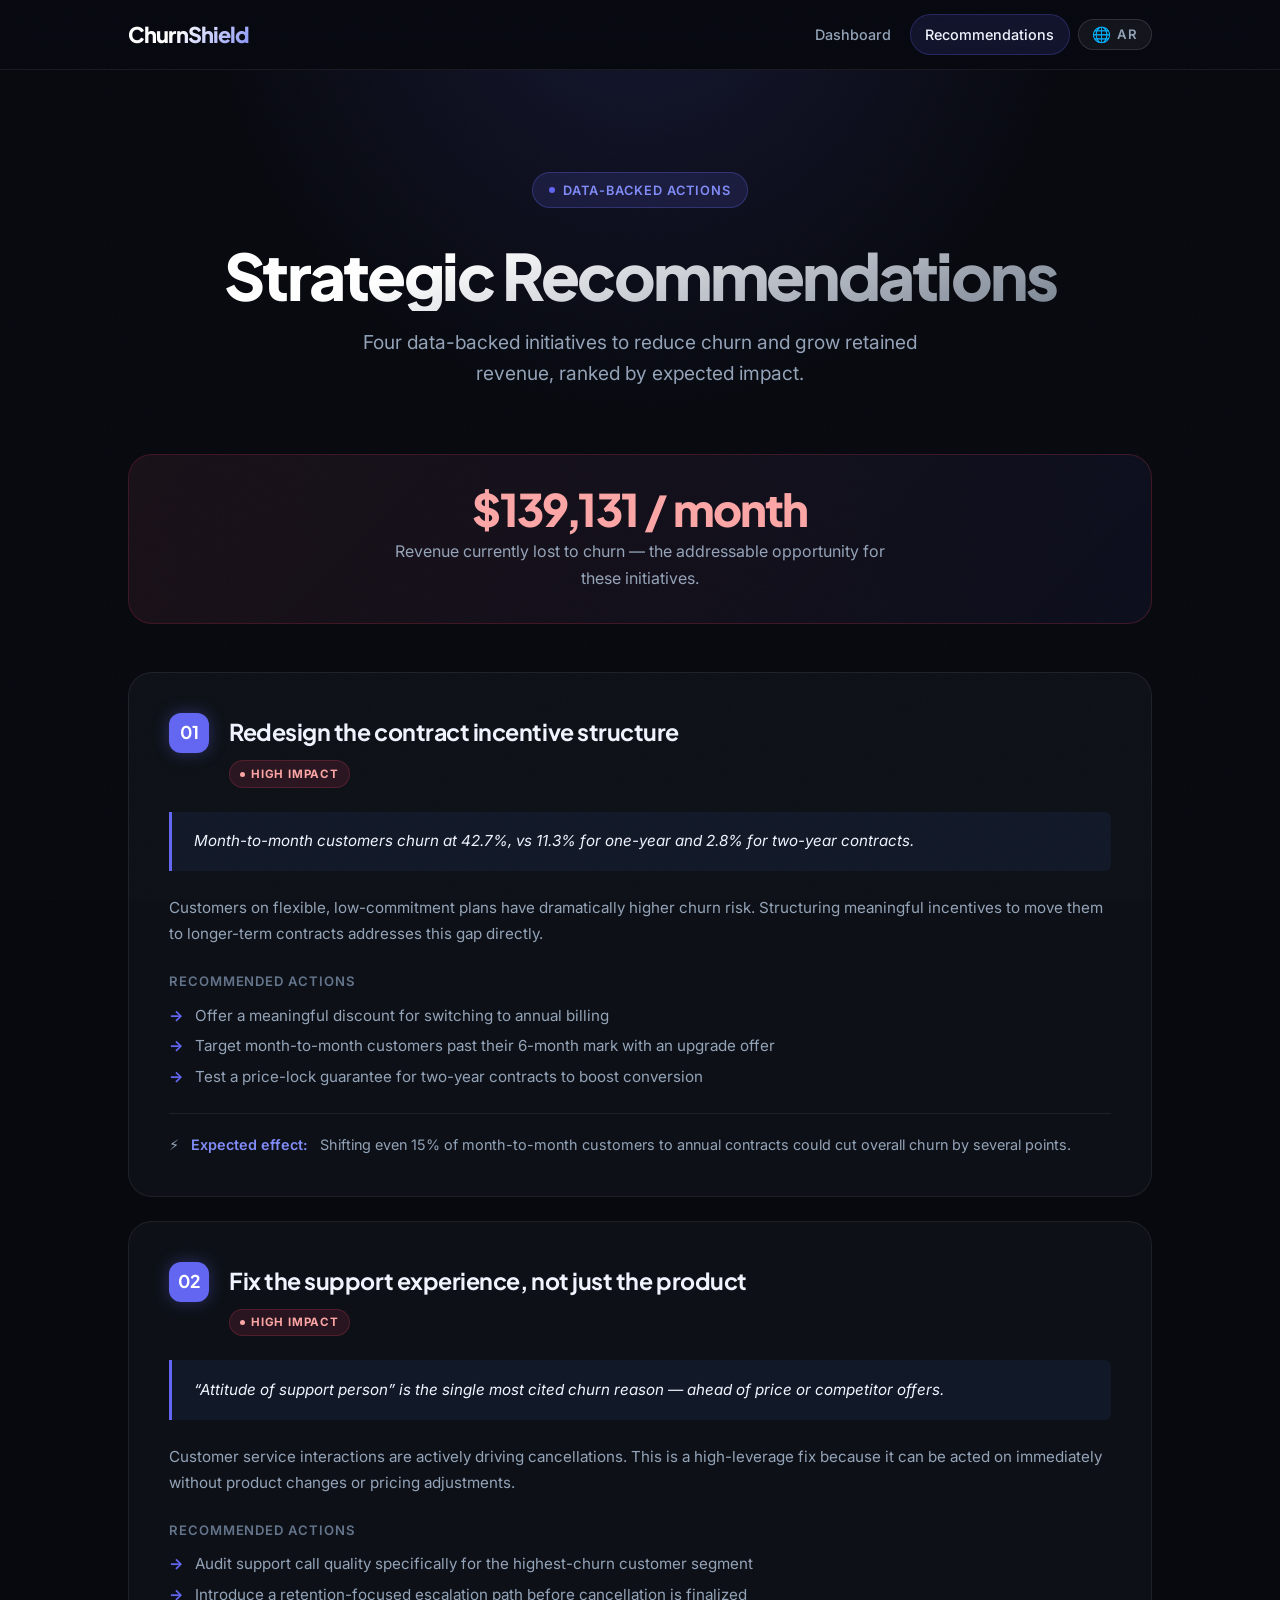
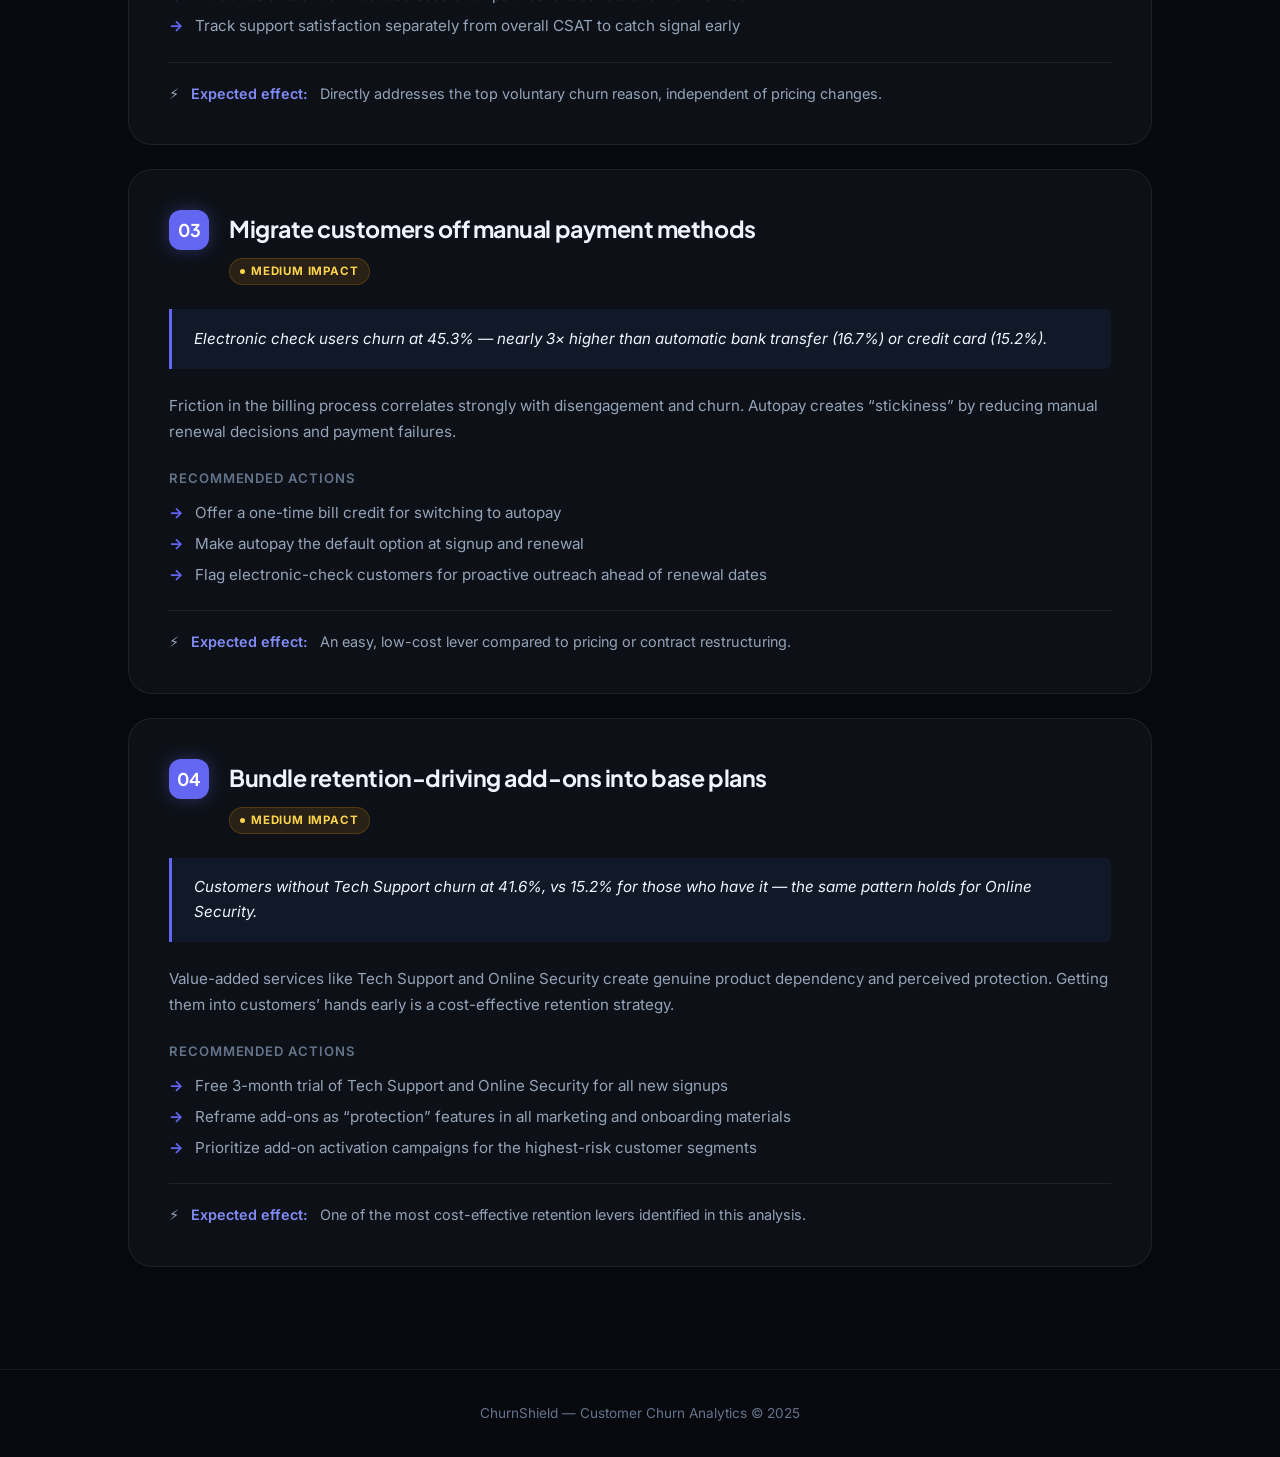
==== recommendations.html @ e00d2344 "Add files via upload" ====
<!DOCTYPE html>
<html lang="en" dir="ltr">
<head>
  <meta charset="UTF-8">
  <meta name="viewport" content="width=device-width, initial-scale=1.0">
  <title>Recommendations — ChurnShield</title>
  <meta name="description" content="Four data-backed recommendations to reduce churn and recover retained revenue, ranked by expected impact.">
  <!-- Prevent flash of wrong direction -->
  <script>(function(){var l=localStorage.getItem('cs-lang')||'en';document.documentElement.dir=l==='ar'?'rtl':'ltr';document.documentElement.lang=l;})();</script>
  <link rel="preconnect" href="https://fonts.googleapis.com">
  <link rel="preconnect" href="https://fonts.gstatic.com" crossorigin>
  <link rel="stylesheet" href="style.css">
</head>
<body>

  <!-- ==================== NAVBAR ==================== -->
  <nav class="navbar" id="main-nav">
    <div class="container navbar__inner">
      <a href="index.html" class="logo">ChurnShield</a>

      <div class="navbar__right">
        <div class="nav-links" id="nav-links">
          <a href="dashboard.html" class="nav-link" data-i18n="nav.dashboard">Dashboard</a>
          <a href="recommendations.html" class="nav-link" data-i18n="nav.recommendations">Recommendations</a>
        </div>

        <button class="lang-btn" id="lang-toggle" aria-label="Switch language">
          <span class="lang-globe">🌐</span>
          <span id="lang-label">AR</span>
        </button>

        <button class="nav-hamburger" id="hamburger" aria-label="Toggle navigation">
          <span></span><span></span><span></span>
        </button>
      </div>
    </div>
  </nav>

  <main>

    <!-- ==================== PAGE HERO ==================== -->
    <section class="page-hero">
      <div class="container page-hero__inner">
        <div class="hero-eyebrow" data-i18n="page.recs.eyebrow">Data-Backed Actions</div>
        <h1 data-i18n="page.recs.title">Strategic Recommendations</h1>
        <p class="page-hero__sub" data-i18n="page.recs.sub">
          Four data-backed initiatives to reduce churn and grow retained revenue, ranked by expected impact.
        </p>
      </div>
    </section>

    <!-- ==================== RECOMMENDATIONS ==================== -->
    <section class="rec-section">
      <div class="container">

        <!-- Revenue impact banner -->
        <div class="impact-banner">
          <div class="impact-banner__amount">$139,131 / month</div>
          <p class="impact-banner__label" data-i18n="banner.label">
            Revenue currently lost to churn — the addressable opportunity for these initiatives.
          </p>
        </div>

        <div class="rec-list">

          <!-- ── Rec 01 ── -->
          <div class="rec-card">
            <div class="rec-card__head">
              <div class="rec-num">01</div>
              <div class="rec-card__meta">
                <h2 class="rec-card__title" data-i18n="rec1.title">Redesign the contract incentive structure</h2>
                <span class="impact-pill impact-high" data-i18n="impact.high">High Impact</span>
              </div>
            </div>
            <div class="rec-finding" data-i18n="rec1.finding">
              Month-to-month customers churn at 42.7%, vs 11.3% for one-year and 2.8% for two-year contracts.
            </div>
            <p class="rec-body" data-i18n="rec1.body">
              Customers on flexible, low-commitment plans have dramatically higher churn risk. Structuring meaningful incentives to move them to longer-term contracts addresses this gap directly.
            </p>
            <div>
              <div class="rec-actions-label" data-i18n="actions.label">Recommended Actions</div>
              <ul class="rec-actions-list">
                <li data-i18n="rec1.a1">Offer a meaningful discount for switching to annual billing</li>
                <li data-i18n="rec1.a2">Target month-to-month customers past their 6-month mark with an upgrade offer</li>
                <li data-i18n="rec1.a3">Test a price-lock guarantee for two-year contracts to boost conversion</li>
              </ul>
            </div>
            <div class="rec-effect">
              <strong data-i18n="rec.effect.label">Expected effect:</strong>
              <span data-i18n="rec1.effect">Shifting even 15% of month-to-month customers to annual contracts could cut overall churn by several points.</span>
            </div>
          </div>

          <!-- ── Rec 02 ── -->
          <div class="rec-card">
            <div class="rec-card__head">
              <div class="rec-num">02</div>
              <div class="rec-card__meta">
                <h2 class="rec-card__title" data-i18n="rec2.title">Fix the support experience, not just the product</h2>
                <span class="impact-pill impact-high" data-i18n="impact.high">High Impact</span>
              </div>
            </div>
            <div class="rec-finding" data-i18n="rec2.finding">
              "Attitude of support person" is the single most cited churn reason — ahead of price or competitor offers.
            </div>
            <p class="rec-body" data-i18n="rec2.body">
              Customer service interactions are actively driving cancellations. This is a high-leverage fix because it can be acted on immediately without product changes or pricing adjustments.
            </p>
            <div>
              <div class="rec-actions-label" data-i18n="actions.label">Recommended Actions</div>
              <ul class="rec-actions-list">
                <li data-i18n="rec2.a1">Audit support call quality specifically for the highest-churn customer segment</li>
                <li data-i18n="rec2.a2">Introduce a retention-focused escalation path before cancellation is finalized</li>
                <li data-i18n="rec2.a3">Track support satisfaction separately from overall CSAT to catch signal early</li>
              </ul>
            </div>
            <div class="rec-effect">
              <strong data-i18n="rec.effect.label">Expected effect:</strong>
              <span data-i18n="rec2.effect">Directly addresses the top voluntary churn reason, independent of pricing changes.</span>
            </div>
          </div>

          <!-- ── Rec 03 ── -->
          <div class="rec-card">
            <div class="rec-card__head">
              <div class="rec-num">03</div>
              <div class="rec-card__meta">
                <h2 class="rec-card__title" data-i18n="rec3.title">Migrate customers off manual payment methods</h2>
                <span class="impact-pill impact-medium" data-i18n="impact.medium">Medium Impact</span>
              </div>
            </div>
            <div class="rec-finding" data-i18n="rec3.finding">
              Electronic check users churn at 45.3% — nearly 3&times; higher than automatic bank transfer (16.7%) or credit card (15.2%).
            </div>
            <p class="rec-body" data-i18n="rec3.body">
              Friction in the billing process correlates strongly with disengagement and churn. Autopay creates "stickiness" by reducing manual renewal decisions and payment failures.
            </p>
            <div>
              <div class="rec-actions-label" data-i18n="actions.label">Recommended Actions</div>
              <ul class="rec-actions-list">
                <li data-i18n="rec3.a1">Offer a one-time bill credit for switching to autopay</li>
                <li data-i18n="rec3.a2">Make autopay the default option at signup and renewal</li>
                <li data-i18n="rec3.a3">Flag electronic-check customers for proactive outreach ahead of renewal dates</li>
              </ul>
            </div>
            <div class="rec-effect">
              <strong data-i18n="rec.effect.label">Expected effect:</strong>
              <span data-i18n="rec3.effect">An easy, low-cost lever compared to pricing or contract restructuring.</span>
            </div>
          </div>

          <!-- ── Rec 04 ── -->
          <div class="rec-card">
            <div class="rec-card__head">
              <div class="rec-num">04</div>
              <div class="rec-card__meta">
                <h2 class="rec-card__title" data-i18n="rec4.title">Bundle retention-driving add-ons into base plans</h2>
                <span class="impact-pill impact-medium" data-i18n="impact.medium">Medium Impact</span>
              </div>
            </div>
            <div class="rec-finding" data-i18n="rec4.finding">
              Customers without Tech Support churn at 41.6%, vs 15.2% for those who have it — the same pattern holds for Online Security.
            </div>
            <p class="rec-body" data-i18n="rec4.body">
              Value-added services like Tech Support and Online Security create genuine product dependency and perceived protection. Getting them into customers' hands early is a cost-effective retention strategy.
            </p>
            <div>
              <div class="rec-actions-label" data-i18n="actions.label">Recommended Actions</div>
              <ul class="rec-actions-list">
                <li data-i18n="rec4.a1">Free 3-month trial of Tech Support and Online Security for all new signups</li>
                <li data-i18n="rec4.a2">Reframe add-ons as "protection" features in all marketing and onboarding materials</li>
                <li data-i18n="rec4.a3">Prioritize add-on activation campaigns for the highest-risk customer segments</li>
              </ul>
            </div>
            <div class="rec-effect">
              <strong data-i18n="rec.effect.label">Expected effect:</strong>
              <span data-i18n="rec4.effect">One of the most cost-effective retention levers identified in this analysis.</span>
            </div>
          </div>

        </div>
      </div>
    </section>

  </main>

  <footer class="site-footer">
    <div class="container">
      <p data-i18n="footer.text">ChurnShield &mdash; Customer Churn Analytics &copy; 2025</p>
    </div>
  </footer>

  <script src="translations.js"></script>
  <script src="i18n.js"></script>
  <script src="script.js"></script>
</body>
</html>
---- style.css ----
@import url('https://fonts.googleapis.com/css2?family=Inter:ital,wght@0,300;0,400;0,500;0,600;1,400&family=Plus+Jakarta+Sans:wght@600;700;800&display=swap');
@import url('https://fonts.googleapis.com/css2?family=Noto+Sans+Arabic:wght@400;500;600;700;800&display=swap');

/* ============================================================
   DESIGN TOKENS
   ============================================================ */
:root {
  /* Backgrounds */
  --page:        #07090f;
  --surface:     #0d1117;
  --surface-2:   #111827;
  --surface-3:   #1a2332;

  /* Borders */
  --border:      rgba(255,255,255,0.07);
  --border-md:   rgba(255,255,255,0.12);
  --border-hi:   rgba(255,255,255,0.20);

  /* Text */
  --fg:          #f0f4ff;
  --fg-2:        #94a3b8;
  --fg-3:        #64748b;

  /* Accent – electric indigo */
  --accent:      #6366f1;
  --accent-2:    #818cf8;
  --accent-dim:  rgba(99,102,241,0.15);
  --accent-glow: rgba(99,102,241,0.35);

  /* Status colours */
  --danger:      #f43f5e;
  --danger-dim:  rgba(244,63,94,0.12);
  --warn:        #f59e0b;
  --warn-dim:    rgba(245,158,11,0.12);
  --ok:          #10b981;

  /* Typography */
  --sans-display: 'Plus Jakarta Sans', system-ui, sans-serif;
  --sans-body:    'Inter', system-ui, sans-serif;

  /* Geometry */
  --r-sm:  6px;
  --r-md:  12px;
  --r-lg:  18px;
  --r-xl:  24px;
  --r-pill: 9999px;

  /* Elevation shadows */
  --shadow-card: 0 1px 3px rgba(0,0,0,0.4), 0 8px 32px rgba(0,0,0,0.3);
  --shadow-lift: 0 4px 12px rgba(0,0,0,0.4), 0 20px 60px rgba(0,0,0,0.4), 0 0 40px var(--accent-glow);
  --shadow-glow: 0 0 20px var(--accent-glow);

  /* Motion */
  --ease-out: cubic-bezier(0.25, 1, 0.5, 1);
  --ease-spring: cubic-bezier(0.34, 1.56, 0.64, 1);
  --dur: 240ms;
}

/* ============================================================
   RESET + BASE
   ============================================================ */
*, *::before, *::after { box-sizing: border-box; margin: 0; padding: 0; }

html { scroll-behavior: smooth; }

body {
  font-family: var(--sans-body);
  background: var(--page);
  color: var(--fg);
  line-height: 1.65;
  overflow-x: hidden;
  -webkit-font-smoothing: antialiased;
  -moz-osx-font-smoothing: grayscale;
}

a { text-decoration: none; color: inherit; }

img { display: block; max-width: 100%; }

/* ============================================================
   LAYOUT
   ============================================================ */
.container {
  width: 100%;
  max-width: 1120px;
  margin-inline: auto;
  padding-inline: clamp(1.25rem, 5vw, 3rem);
}

/* ============================================================
   GLOBAL NOISE / GRAIN TEXTURE OVERLAY
   ============================================================ */
body::after {
  content: '';
  position: fixed;
  inset: 0;
  z-index: 9999;
  pointer-events: none;
  opacity: 0.025;
  background-image: url("data:image/svg+xml,%3Csvg viewBox='0 0 200 200' xmlns='http://www.w3.org/2000/svg'%3E%3Cfilter id='n'%3E%3CfeTurbulence type='fractalNoise' baseFrequency='0.75' numOctaves='4' stitchTiles='stitch'/%3E%3C/filter%3E%3Crect width='100%25' height='100%25' filter='url(%23n)'/%3E%3C/svg%3E");
  background-size: 180px;
}

/* ============================================================
   NAVIGATION
   ============================================================ */
.navbar {
  position: sticky;
  top: 0;
  z-index: 500;
  padding-block: 0.9rem;
  background: rgba(7, 9, 15, 0.75);
  backdrop-filter: blur(16px) saturate(180%);
  -webkit-backdrop-filter: blur(16px) saturate(180%);
  border-bottom: 1px solid var(--border);
  transition: box-shadow var(--dur) var(--ease-out);
}

.navbar.scrolled {
  box-shadow: 0 2px 24px rgba(0,0,0,0.5);
}

.navbar__inner {
  display: flex;
  align-items: center;
  justify-content: space-between;
}

.logo {
  font-family: var(--sans-display);
  font-size: 1.35rem;
  font-weight: 800;
  letter-spacing: -0.04em;
  background: linear-gradient(130deg, #fff 40%, var(--accent-2));
  -webkit-background-clip: text;
  -webkit-text-fill-color: transparent;
  background-clip: text;
}

.nav-links {
  display: flex;
  align-items: center;
  gap: 0.25rem;
}

.nav-link {
  font-size: 0.9rem;
  font-weight: 500;
  color: var(--fg-2);
  padding: 0.45rem 0.9rem;
  border-radius: var(--r-pill);
  transition: color var(--dur) var(--ease-out), background var(--dur) var(--ease-out);
}

.nav-link:hover { color: var(--fg); background: rgba(255,255,255,0.06); }

.nav-link.active {
  color: var(--fg);
  background: rgba(99,102,241,0.12);
  border: 1px solid rgba(99,102,241,0.25);
}

/* Right-side nav group */
.navbar__right {
  display: flex;
  align-items: center;
  gap: 0.5rem;
}

/* Language toggle button */
.lang-btn {
  display: inline-flex;
  align-items: center;
  gap: 0.35rem;
  padding: 0.4rem 0.85rem;
  font-size: 0.82rem;
  font-weight: 600;
  letter-spacing: 0.04em;
  color: var(--fg-2);
  background: rgba(255,255,255,0.05);
  border: 1px solid var(--border-md);
  border-radius: var(--r-pill);
  cursor: pointer;
  font-family: var(--sans-body);
  transition: all var(--dur) var(--ease-out);
  white-space: nowrap;
}

.lang-btn:hover {
  color: var(--fg);
  background: rgba(255,255,255,0.09);
  border-color: var(--border-hi);
}

.lang-btn .lang-globe {
  font-size: 0.95rem;
  line-height: 1;
}

/* Mobile hamburger */
.nav-hamburger {
  display: none;
  flex-direction: column;
  gap: 5px;
  cursor: pointer;
  padding: 4px;
  border: none;
  background: none;
}

.nav-hamburger span {
  width: 24px;
  height: 2px;
  background: var(--fg-2);
  border-radius: 2px;
  transition: var(--dur) var(--ease-out);
}

/* ============================================================
   HERO
   ============================================================ */
.hero {
  position: relative;
  padding: clamp(5rem, 12vw, 9rem) 0 clamp(4rem, 8vw, 7rem);
  text-align: center;
  overflow: hidden;
}

/* Multi-layered radial glow */
.hero::before {
  content: '';
  position: absolute;
  top: -40%;
  left: 50%;
  translate: -50% 0;
  width: 120vw;
  height: 80vh;
  background:
    radial-gradient(ellipse at 50% 0%, rgba(99,102,241,0.25) 0%, transparent 55%),
    radial-gradient(ellipse at 30% 40%, rgba(139,92,246,0.12) 0%, transparent 50%),
    radial-gradient(ellipse at 70% 40%, rgba(59,130,246,0.10) 0%, transparent 50%);
  pointer-events: none;
  z-index: 0;
}

.hero__inner {
  position: relative;
  z-index: 1;
}

.hero-eyebrow {
  display: inline-flex;
  align-items: center;
  gap: 0.5rem;
  padding: 0.4rem 1rem;
  background: var(--accent-dim);
  border: 1px solid rgba(99,102,241,0.3);
  border-radius: var(--r-pill);
  font-size: 0.8rem;
  font-weight: 600;
  letter-spacing: 0.08em;
  text-transform: uppercase;
  color: var(--accent-2);
  margin-bottom: 2rem;
}

.hero-eyebrow::before {
  content: '';
  width: 6px;
  height: 6px;
  background: var(--accent);
  border-radius: 50%;
  animation: pulse-dot 2s ease infinite;
}

@keyframes pulse-dot {
  0%, 100% { opacity: 1; transform: scale(1); }
  50%       { opacity: 0.5; transform: scale(0.6); }
}

.hero h1 {
  font-family: var(--sans-display);
  font-size: clamp(3.5rem, 9vw, 7rem);
  font-weight: 800;
  line-height: 1.0;
  letter-spacing: -0.04em;
  margin-bottom: 1.5rem;
  background: linear-gradient(160deg, #fff 30%, rgba(148,163,184,0.8));
  -webkit-background-clip: text;
  -webkit-text-fill-color: transparent;
  background-clip: text;
}

.hero h1 span {
  background: linear-gradient(135deg, var(--accent-2), var(--accent));
  -webkit-background-clip: text;
  -webkit-text-fill-color: transparent;
  background-clip: text;
}

.hero__tagline {
  font-size: clamp(1.1rem, 2.5vw, 1.35rem);
  color: var(--fg-2);
  max-width: 520px;
  margin-inline: auto;
  margin-bottom: 3rem;
  line-height: 1.6;
}

.hero-cta-row {
  display: flex;
  gap: 1rem;
  justify-content: center;
  flex-wrap: wrap;
}

/* Buttons */
.btn {
  display: inline-flex;
  align-items: center;
  gap: 0.5rem;
  padding: 0.75rem 1.75rem;
  font-size: 0.95rem;
  font-weight: 600;
  border-radius: var(--r-pill);
  transition: all var(--dur) var(--ease-out);
  cursor: pointer;
  border: none;
  font-family: var(--sans-body);
}

.btn-primary {
  background: var(--accent);
  color: #fff;
  box-shadow: 0 0 24px var(--accent-glow);
}

.btn-primary:hover {
  background: var(--accent-2);
  transform: translateY(-2px);
  box-shadow: 0 6px 30px var(--accent-glow);
}

.btn-ghost {
  background: rgba(255,255,255,0.05);
  color: var(--fg-2);
  border: 1px solid var(--border-md);
}

.btn-ghost:hover {
  background: rgba(255,255,255,0.09);
  color: var(--fg);
  transform: translateY(-2px);
  border-color: var(--border-hi);
}

/* ============================================================
   KPI METRICS
   ============================================================ */
.kpi-section {
  padding: clamp(1rem, 3vw, 2rem) 0 clamp(3rem, 6vw, 5rem);
}

.kpi-grid {
  display: grid;
  grid-template-columns: repeat(auto-fit, minmax(230px, 1fr));
  gap: 1.25rem;
}

.kpi-card {
  background: var(--surface);
  border: 1px solid var(--border);
  border-radius: var(--r-lg);
  padding: 2rem 1.75rem;
  position: relative;
  overflow: hidden;
  transition: transform var(--dur) var(--ease-out), border-color var(--dur) var(--ease-out), box-shadow var(--dur) var(--ease-out);
}

.kpi-card::before {
  content: '';
  position: absolute;
  inset: 0;
  background: linear-gradient(135deg, rgba(255,255,255,0.03) 0%, transparent 50%);
  pointer-events: none;
}

.kpi-card:hover {
  transform: translateY(-3px);
  border-color: var(--border-md);
  box-shadow: var(--shadow-card);
}

.kpi-icon {
  width: 38px;
  height: 38px;
  border-radius: var(--r-sm);
  background: var(--accent-dim);
  border: 1px solid rgba(99,102,241,0.2);
  display: flex;
  align-items: center;
  justify-content: center;
  font-size: 1.15rem;
  margin-bottom: 1.25rem;
}

.kpi-card.danger .kpi-icon {
  background: var(--danger-dim);
  border-color: rgba(244,63,94,0.25);
}

.kpi-label {
  font-size: 0.78rem;
  font-weight: 600;
  letter-spacing: 0.07em;
  text-transform: uppercase;
  color: var(--fg-3);
  margin-bottom: 0.5rem;
}

.kpi-value {
  font-family: var(--sans-display);
  font-size: clamp(2.2rem, 4vw, 2.8rem);
  font-weight: 800;
  line-height: 1;
  letter-spacing: -0.03em;
  color: var(--fg);
}

.kpi-card.danger .kpi-value { color: #fca5a5; }

.kpi-bar {
  margin-top: 1.25rem;
  height: 3px;
  background: var(--surface-3);
  border-radius: 2px;
  overflow: hidden;
}

.kpi-bar-fill {
  height: 100%;
  border-radius: 2px;
  background: var(--accent);
  transition: width 1.2s var(--ease-out);
  width: 0;
}

.kpi-card.danger .kpi-bar-fill { background: var(--danger); }

/* ============================================================
   SECTION LABEL
   ============================================================ */
.section-label {
  display: flex;
  align-items: center;
  gap: 0.75rem;
  font-size: 0.78rem;
  font-weight: 600;
  letter-spacing: 0.1em;
  text-transform: uppercase;
  color: var(--fg-3);
  margin-bottom: 1.5rem;
}

.section-label::before {
  content: '';
  flex: 1;
  height: 1px;
  background: var(--border);
  max-width: 40px;
}

/* ============================================================
   HOME NAV CARDS
   ============================================================ */
.nav-cards-section {
  padding-bottom: clamp(4rem, 8vw, 7rem);
}

.nav-card-grid {
  display: grid;
  grid-template-columns: 1fr 1fr;
  gap: 1.5rem;
}

.nav-card {
  position: relative;
  display: flex;
  flex-direction: column;
  gap: 0;
  background: var(--surface);
  border: 1px solid var(--border);
  border-radius: var(--r-xl);
  padding: 2.5rem;
  overflow: hidden;
  transition: transform var(--dur) var(--ease-spring), border-color var(--dur) var(--ease-out), box-shadow var(--dur) var(--ease-out);
  cursor: pointer;
}

.nav-card::after {
  content: '';
  position: absolute;
  inset: 0;
  background: radial-gradient(ellipse at top left, rgba(99,102,241,0.08), transparent 60%);
  opacity: 0;
  transition: opacity var(--dur) var(--ease-out);
  pointer-events: none;
}

.nav-card:hover {
  transform: translateY(-5px);
  border-color: rgba(99,102,241,0.3);
  box-shadow: var(--shadow-lift);
}

.nav-card:hover::after { opacity: 1; }

.nav-card__icon {
  width: 48px;
  height: 48px;
  border-radius: var(--r-md);
  background: var(--accent-dim);
  border: 1px solid rgba(99,102,241,0.25);
  display: flex;
  align-items: center;
  justify-content: center;
  font-size: 1.4rem;
  margin-bottom: 1.5rem;
  transition: transform var(--dur) var(--ease-spring);
}

.nav-card:hover .nav-card__icon { transform: scale(1.1); }

.nav-card__title {
  font-family: var(--sans-display);
  font-size: 1.6rem;
  font-weight: 700;
  letter-spacing: -0.03em;
  color: var(--fg);
  margin-bottom: 0.75rem;
}

.nav-card__desc {
  font-size: 0.95rem;
  color: var(--fg-2);
  line-height: 1.6;
  flex: 1;
}

.nav-card__arrow {
  display: inline-flex;
  align-items: center;
  gap: 0.4rem;
  margin-top: 2rem;
  font-size: 0.85rem;
  font-weight: 600;
  color: var(--accent-2);
  transition: gap var(--dur) var(--ease-out);
}

.nav-card:hover .nav-card__arrow { gap: 0.75rem; }

/* ============================================================
   PAGE HEADER
   ============================================================ */
.page-hero {
  position: relative;
  padding: clamp(4rem, 8vw, 7rem) 0 clamp(2.5rem, 5vw, 4rem);
  text-align: center;
  overflow: hidden;
}

.page-hero::before {
  content: '';
  position: absolute;
  top: -30%;
  left: 50%;
  translate: -50% 0;
  width: 80vw;
  height: 60vh;
  background: radial-gradient(ellipse at 50% 0%, rgba(99,102,241,0.15) 0%, transparent 60%);
  pointer-events: none;
}

.page-hero__inner { position: relative; z-index: 1; }

.page-hero h1 {
  font-family: var(--sans-display);
  font-size: clamp(2.5rem, 6vw, 4rem);
  font-weight: 800;
  letter-spacing: -0.04em;
  line-height: 1.1;
  margin-bottom: 1rem;
  background: linear-gradient(160deg, #fff 30%, rgba(148,163,184,0.7));
  -webkit-background-clip: text;
  -webkit-text-fill-color: transparent;
  background-clip: text;
}

.page-hero__sub {
  font-size: clamp(1rem, 2vw, 1.2rem);
  color: var(--fg-2);
  max-width: 580px;
  margin-inline: auto;
}

/* ============================================================
   DASHBOARD GALLERY
   ============================================================ */
.gallery-section {
  padding-bottom: clamp(4rem, 8vw, 7rem);
}

.tab-row {
  display: flex;
  justify-content: center;
  margin-bottom: 2rem;
}

.tab-pill-group {
  display: inline-flex;
  gap: 0.25rem;
  background: var(--surface);
  border: 1px solid var(--border);
  border-radius: var(--r-pill);
  padding: 0.375rem;
}

.tab-btn {
  padding: 0.6rem 1.25rem;
  font-size: 0.9rem;
  font-weight: 500;
  color: var(--fg-2);
  background: transparent;
  border: 1px solid transparent;
  border-radius: var(--r-pill);
  cursor: pointer;
  font-family: var(--sans-body);
  transition: all var(--dur) var(--ease-out);
  white-space: nowrap;
}

.tab-btn:hover { color: var(--fg); background: rgba(255,255,255,0.05); }

.tab-btn.active {
  background: var(--surface-3);
  color: var(--fg);
  border-color: var(--border-md);
  box-shadow: 0 1px 6px rgba(0,0,0,0.4);
}

/* Browser frame */
.device-frame {
  border-radius: var(--r-xl);
  overflow: hidden;
  border: 1px solid var(--border-md);
  box-shadow:
    0 2px 6px rgba(0,0,0,0.5),
    0 30px 70px rgba(0,0,0,0.5),
    0 0 60px rgba(99,102,241,0.08);
}

.device-frame__bar {
  background: #111520;
  border-bottom: 1px solid var(--border);
  padding: 0.7rem 1rem;
  display: flex;
  align-items: center;
  gap: 1rem;
}

.device-dots {
  display: flex;
  gap: 6px;
}

.device-dots span {
  width: 11px;
  height: 11px;
  border-radius: 50%;
}

.device-dots .d-red    { background: #ef4444; }
.device-dots .d-yellow { background: #eab308; }
.device-dots .d-green  { background: #22c55e; }

.device-url-bar {
  flex: 1;
  max-width: 340px;
  height: 26px;
  background: rgba(255,255,255,0.05);
  border: 1px solid var(--border);
  border-radius: var(--r-pill);
  margin-inline: auto;
  display: flex;
  align-items: center;
  padding: 0 0.75rem;
  gap: 0.4rem;
}

.device-url-bar span {
  font-size: 0.75rem;
  color: var(--fg-3);
  font-family: var(--sans-body);
  overflow: hidden;
  white-space: nowrap;
  text-overflow: ellipsis;
}

.device-frame__screen {
  position: relative;
  background: var(--page);
  min-height: 420px;
}

.gallery-img {
  width: 100%;
  display: block;
  opacity: 0;
  transition: opacity 0.35s var(--ease-out);
  position: relative;
  z-index: 2;
}

.gallery-img.loaded { opacity: 1; }

.gallery-skeleton {
  position: absolute;
  inset: 0;
  z-index: 1;
  background: linear-gradient(
    90deg,
    rgba(255,255,255,0.02) 25%,
    rgba(255,255,255,0.05) 50%,
    rgba(255,255,255,0.02) 75%
  );
  background-size: 200% 100%;
  animation: shimmer 1.8s linear infinite;
}

@keyframes shimmer {
  from { background-position: 200% 0; }
  to   { background-position: -200% 0; }
}

.gallery-caption {
  text-align: center;
  margin-top: 1.25rem;
  font-size: 0.9rem;
  color: var(--fg-3);
  font-style: italic;
  letter-spacing: 0.01em;
}

/* ============================================================
   RECOMMENDATIONS
   ============================================================ */
.rec-section {
  padding-bottom: clamp(4rem, 8vw, 7rem);
}

.impact-banner {
  position: relative;
  overflow: hidden;
  border-radius: var(--r-xl);
  border: 1px solid rgba(244,63,94,0.2);
  padding: 2rem 2.5rem;
  margin-bottom: 3rem;
  background: linear-gradient(90deg, rgba(244,63,94,0.06) 0%, rgba(99,102,241,0.06) 100%);
  text-align: center;
}

.impact-banner::before {
  content: '';
  position: absolute;
  inset: 0;
  background: linear-gradient(135deg, rgba(255,255,255,0.02), transparent);
  pointer-events: none;
}

.impact-banner__amount {
  font-family: var(--sans-display);
  font-size: clamp(2rem, 5vw, 2.8rem);
  font-weight: 800;
  letter-spacing: -0.04em;
  color: #fca5a5;
  line-height: 1;
  margin-bottom: 0.4rem;
}

.impact-banner__label {
  font-size: 1rem;
  color: var(--fg-2);
  max-width: 500px;
  margin-inline: auto;
}

.rec-list {
  display: flex;
  flex-direction: column;
  gap: 1.5rem;
}

.rec-card {
  background: var(--surface);
  border: 1px solid var(--border);
  border-radius: var(--r-xl);
  padding: 2.5rem;
  transition: border-color var(--dur) var(--ease-out), box-shadow var(--dur) var(--ease-out);
  display: grid;
  gap: 1.5rem;
}

.rec-card:hover {
  border-color: var(--border-md);
  box-shadow: 0 4px 24px rgba(0,0,0,0.3);
}

.rec-card__head {
  display: flex;
  align-items: flex-start;
  gap: 1.25rem;
  flex-wrap: wrap;
}

.rec-num {
  flex-shrink: 0;
  width: 2.5rem;
  height: 2.5rem;
  background: var(--accent);
  border-radius: var(--r-md);
  display: flex;
  align-items: center;
  justify-content: center;
  font-family: var(--sans-display);
  font-weight: 700;
  font-size: 1.1rem;
  color: #fff;
  box-shadow: 0 0 16px var(--accent-glow);
}

.rec-card__meta { flex: 1; }

.rec-card__title {
  font-family: var(--sans-display);
  font-size: clamp(1.2rem, 2.5vw, 1.45rem);
  font-weight: 700;
  letter-spacing: -0.02em;
  color: var(--fg);
  margin-bottom: 0.4rem;
}

.impact-pill {
  display: inline-flex;
  align-items: center;
  gap: 0.35rem;
  font-size: 0.72rem;
  font-weight: 700;
  letter-spacing: 0.07em;
  text-transform: uppercase;
  padding: 0.2rem 0.65rem;
  border-radius: var(--r-pill);
}

.impact-pill::before {
  content: '';
  width: 5px;
  height: 5px;
  border-radius: 50%;
  background: currentColor;
}

.impact-high {
  background: var(--danger-dim);
  color: #fca5a5;
  border: 1px solid rgba(244,63,94,0.2);
}

.impact-medium {
  background: var(--warn-dim);
  color: #fcd34d;
  border: 1px solid rgba(245,158,11,0.2);
}

.rec-finding {
  background: var(--surface-2);
  border-left: 3px solid var(--accent);
  border-radius: 0 var(--r-sm) var(--r-sm) 0;
  padding: 1.1rem 1.4rem;
  font-size: 0.95rem;
  font-style: italic;
  color: var(--fg);
  line-height: 1.6;
}

.rec-body {
  font-size: 0.95rem;
  color: var(--fg-2);
  line-height: 1.7;
}

.rec-actions-label {
  font-size: 0.82rem;
  font-weight: 600;
  letter-spacing: 0.07em;
  text-transform: uppercase;
  color: var(--fg-3);
  margin-bottom: 0.75rem;
}

.rec-actions-list {
  list-style: none;
  display: flex;
  flex-direction: column;
  gap: 0.5rem;
}

.rec-actions-list li {
  display: flex;
  gap: 0.75rem;
  color: var(--fg-2);
  font-size: 0.95rem;
  line-height: 1.5;
}

.rec-actions-list li::before {
  content: '→';
  color: var(--accent);
  flex-shrink: 0;
  font-weight: 700;
}

.rec-effect {
  display: flex;
  align-items: flex-start;
  gap: 0.75rem;
  padding-top: 1.25rem;
  border-top: 1px solid var(--border);
  font-size: 0.9rem;
  color: var(--fg-2);
  line-height: 1.5;
}

.rec-effect::before {
  content: '⚡';
  flex-shrink: 0;
}

.rec-effect strong { color: var(--accent-2); font-weight: 600; }

/* ============================================================
   FOOTER
   ============================================================ */
.site-footer {
  border-top: 1px solid var(--border);
  padding: 2rem 0;
  text-align: center;
}

.site-footer p {
  font-size: 0.85rem;
  color: var(--fg-3);
}

/* ============================================================
   RESPONSIVE
   ============================================================ */
@media (max-width: 900px) {
  .nav-card-grid { grid-template-columns: 1fr; }
}

@media (max-width: 640px) {
  .hero h1 { font-size: 3rem; }
  .kpi-grid { grid-template-columns: 1fr 1fr; }
  .tab-pill-group { flex-direction: column; border-radius: var(--r-lg); width: 100%; }
  .tab-btn { border-radius: var(--r-md); text-align: center; }
  .nav-hamburger { display: flex; }
  .nav-links {
    display: none;
    position: absolute;
    top: 100%;
    left: 0;
    right: 0;
    background: var(--surface);
    border-bottom: 1px solid var(--border);
    flex-direction: column;
    padding: 1rem;
    gap: 0;
  }
  .nav-links.open { display: flex; }
  .nav-link { padding: 0.75rem 1rem; border-radius: var(--r-md); }
  .rec-card { padding: 1.75rem; }
  .impact-banner { padding: 1.5rem; }
}

@media (max-width: 480px) {
  .kpi-grid { grid-template-columns: 1fr; }
  .hero-cta-row { flex-direction: column; align-items: center; }
  .btn { width: 100%; justify-content: center; max-width: 280px; }
}

/* ============================================================
   RTL / ARABIC OVERRIDES
   ============================================================ */

/* Switch body & heading font to Noto Sans Arabic for better rendering */
[dir="rtl"] body {
  font-family: 'Noto Sans Arabic', var(--sans-body);
}

[dir="rtl"] h1,
[dir="rtl"] h2,
[dir="rtl"] h3,
[dir="rtl"] h4 {
  font-family: 'Noto Sans Arabic', var(--sans-display);
  letter-spacing: 0;
}

/* Logo always stays in the Latin display font regardless of direction */
[dir="rtl"] .logo {
  font-family: var(--sans-display);
  letter-spacing: -0.04em;
}

/* Hero h1 brand name is always LTR latin script */
[dir="rtl"] .hero h1 {
  font-family: var(--sans-display);
  direction: ltr;
  unicode-bidi: isolate;
}

/* Eyebrow pill — dot stays on the right (trailing) in RTL */
[dir="rtl"] .hero-eyebrow::before {
  order: 1;
  margin-right: 0;
  margin-left: 0.4rem;
}

/* Rec finding callout: border flips to the right side */
[dir="rtl"] .rec-finding {
  border-left: none;
  border-right: 3px solid var(--accent);
  border-radius: var(--r-sm) 0 0 var(--r-sm);
  padding-left: 0;
  padding-right: 1.4rem;
}

/* Action list bullet arrows flip to point left */
[dir="rtl"] .rec-actions-list li::before {
  content: '←';
}

/* Numbers and currency values stay LTR */
.kpi-value,
.impact-banner__amount {
  direction: ltr;
  unicode-bidi: isolate;
  display: inline-block;
}

/* Device URL bar text always LTR */
.device-url-bar span {
  direction: ltr;
  unicode-bidi: embed;
}

/* Tab pill group in RTL: items flow right-to-left naturally,
   keep pill group itself horizontal */
[dir="rtl"] .tab-pill-group {
  flex-direction: row-reverse;
}

@media (max-width: 640px) {
  [dir="rtl"] .tab-pill-group {
    flex-direction: column;
  }
}
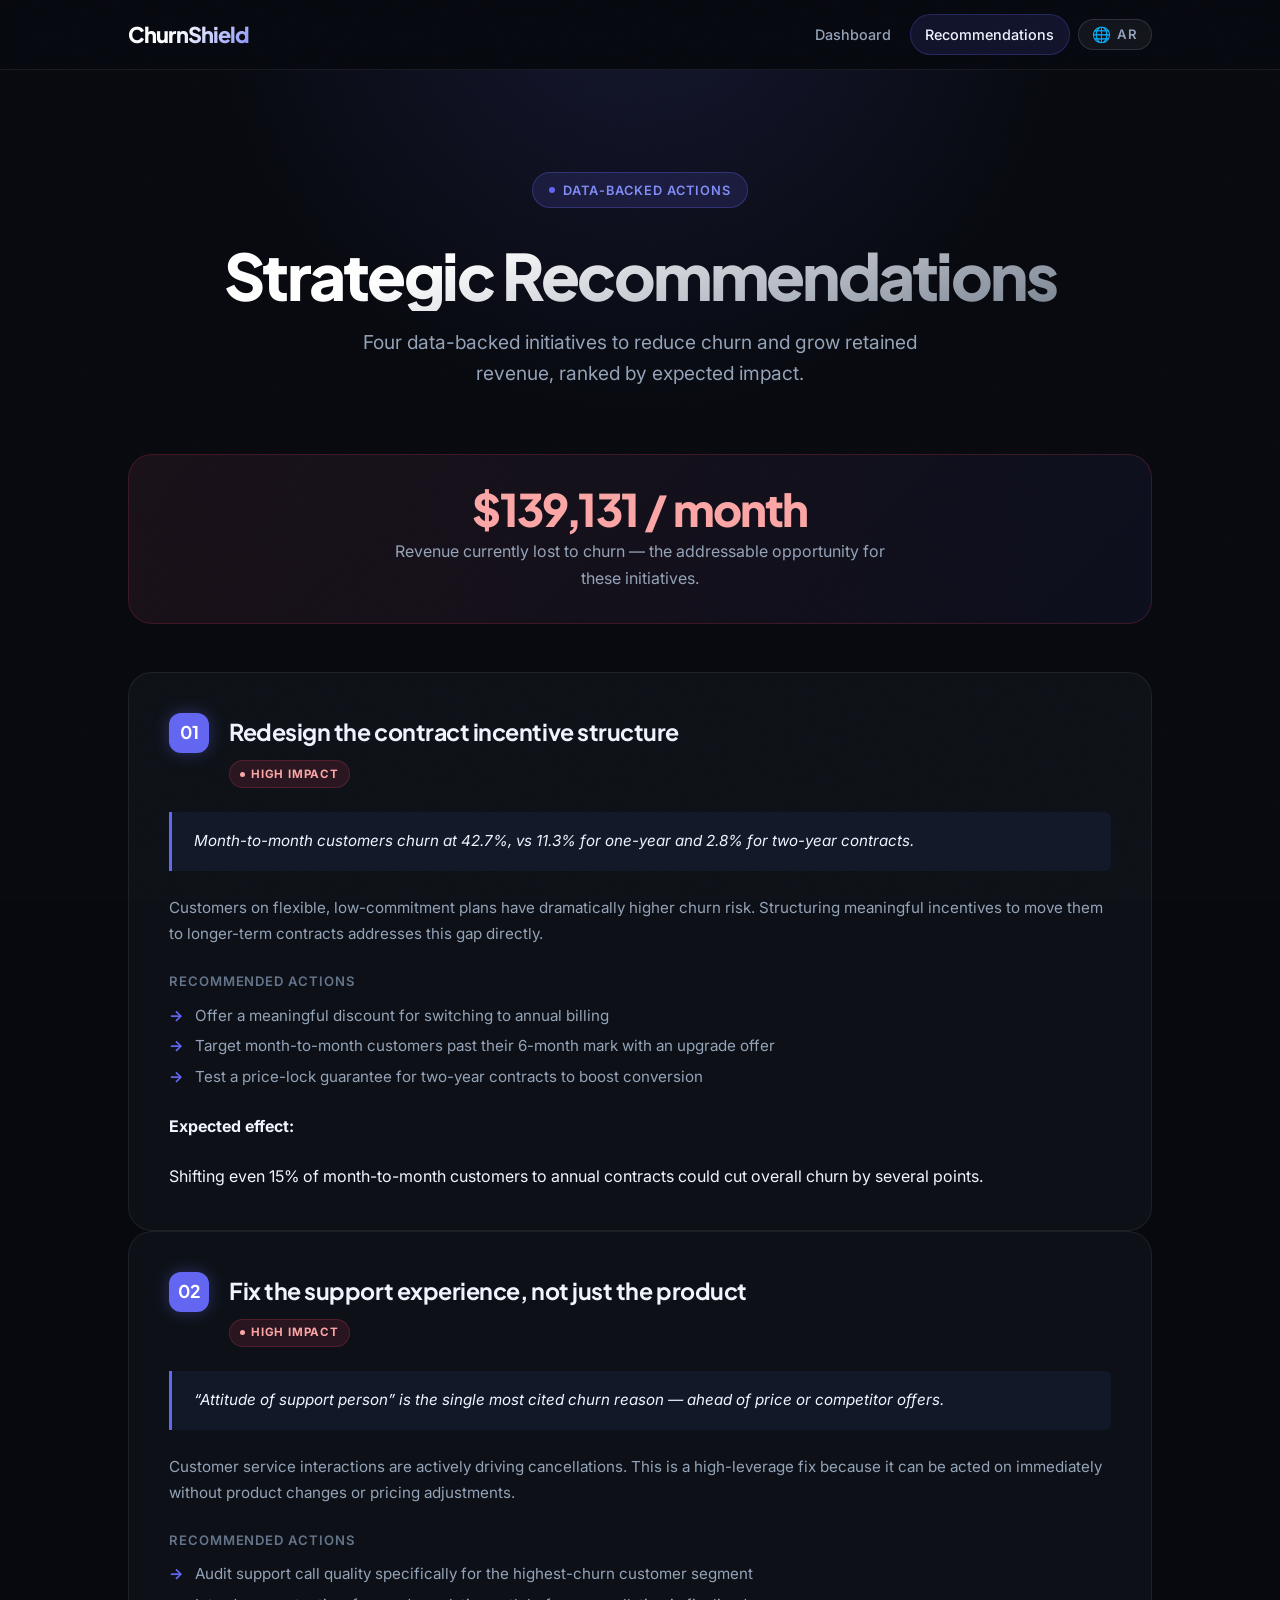
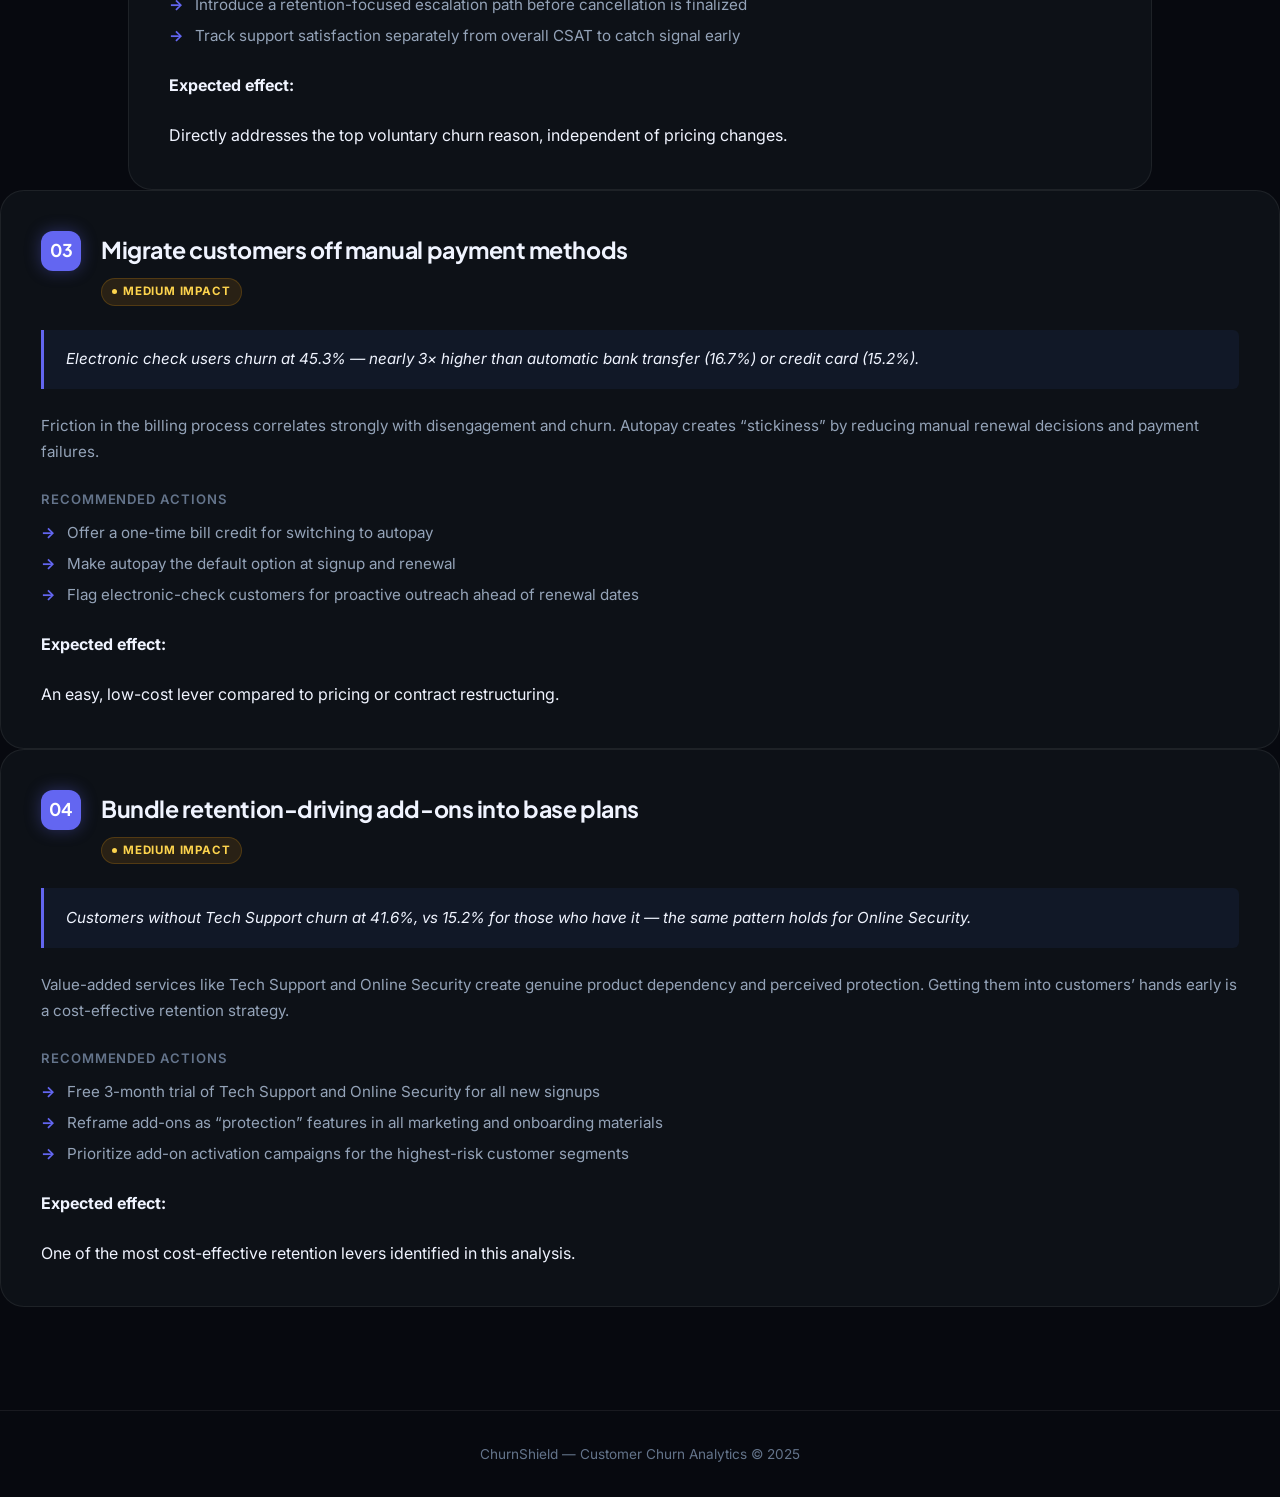
==== commit be17cc94: "Update recommendations.html" ====
--- a/recommendations.html
+++ b/recommendations.html
@@ -86,7 +86,6 @@
                 <li data-i18n="rec1.a3">Test a price-lock guarantee for two-year contracts to boost conversion</li>
               </ul>
             </div>
-            <div class="rec-effect">
               <strong data-i18n="rec.effect.label">Expected effect:</strong>
               <span data-i18n="rec1.effect">Shifting even 15% of month-to-month customers to annual contracts could cut overall churn by several points.</span>
             </div>
@@ -115,7 +114,6 @@
                 <li data-i18n="rec2.a3">Track support satisfaction separately from overall CSAT to catch signal early</li>
               </ul>
             </div>
-            <div class="rec-effect">
               <strong data-i18n="rec.effect.label">Expected effect:</strong>
               <span data-i18n="rec2.effect">Directly addresses the top voluntary churn reason, independent of pricing changes.</span>
             </div>
@@ -144,7 +142,6 @@
                 <li data-i18n="rec3.a3">Flag electronic-check customers for proactive outreach ahead of renewal dates</li>
               </ul>
             </div>
-            <div class="rec-effect">
               <strong data-i18n="rec.effect.label">Expected effect:</strong>
               <span data-i18n="rec3.effect">An easy, low-cost lever compared to pricing or contract restructuring.</span>
             </div>
@@ -173,7 +170,6 @@
                 <li data-i18n="rec4.a3">Prioritize add-on activation campaigns for the highest-risk customer segments</li>
               </ul>
             </div>
-            <div class="rec-effect">
               <strong data-i18n="rec.effect.label">Expected effect:</strong>
               <span data-i18n="rec4.effect">One of the most cost-effective retention levers identified in this analysis.</span>
             </div>
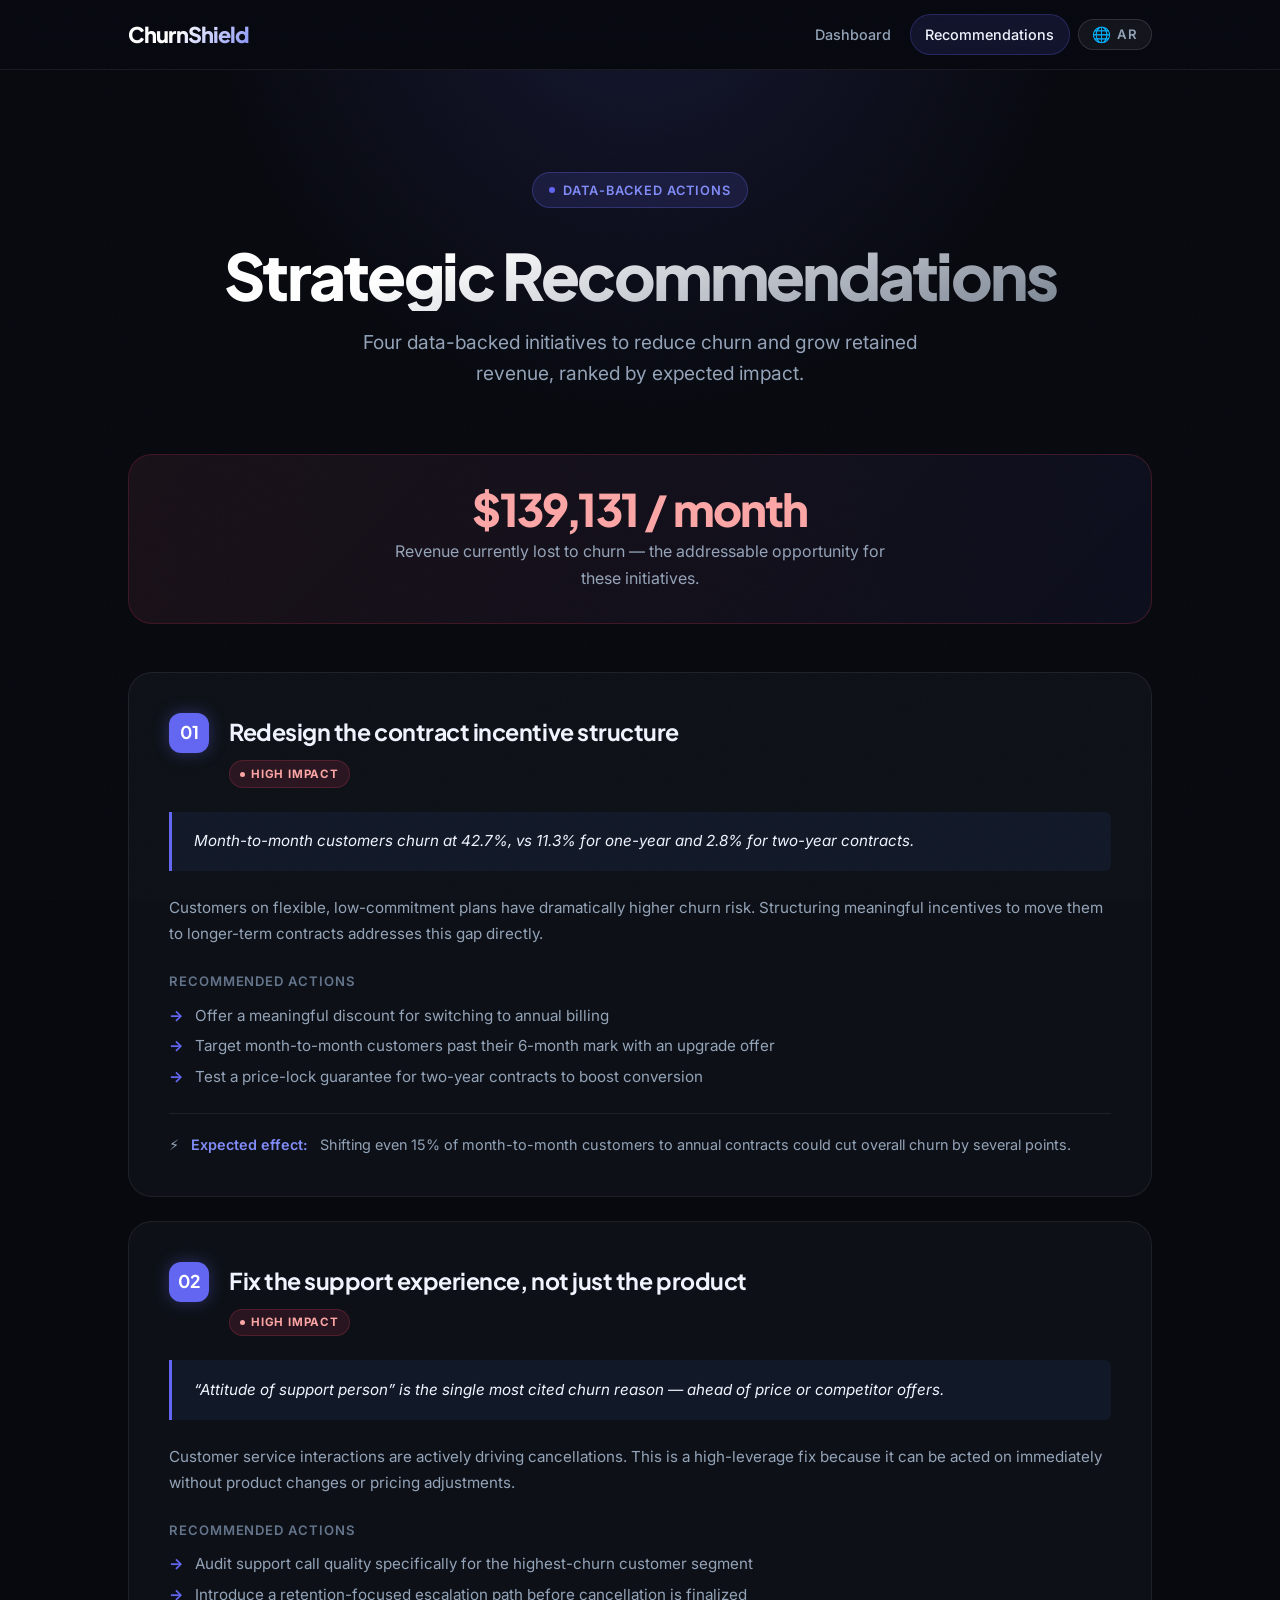
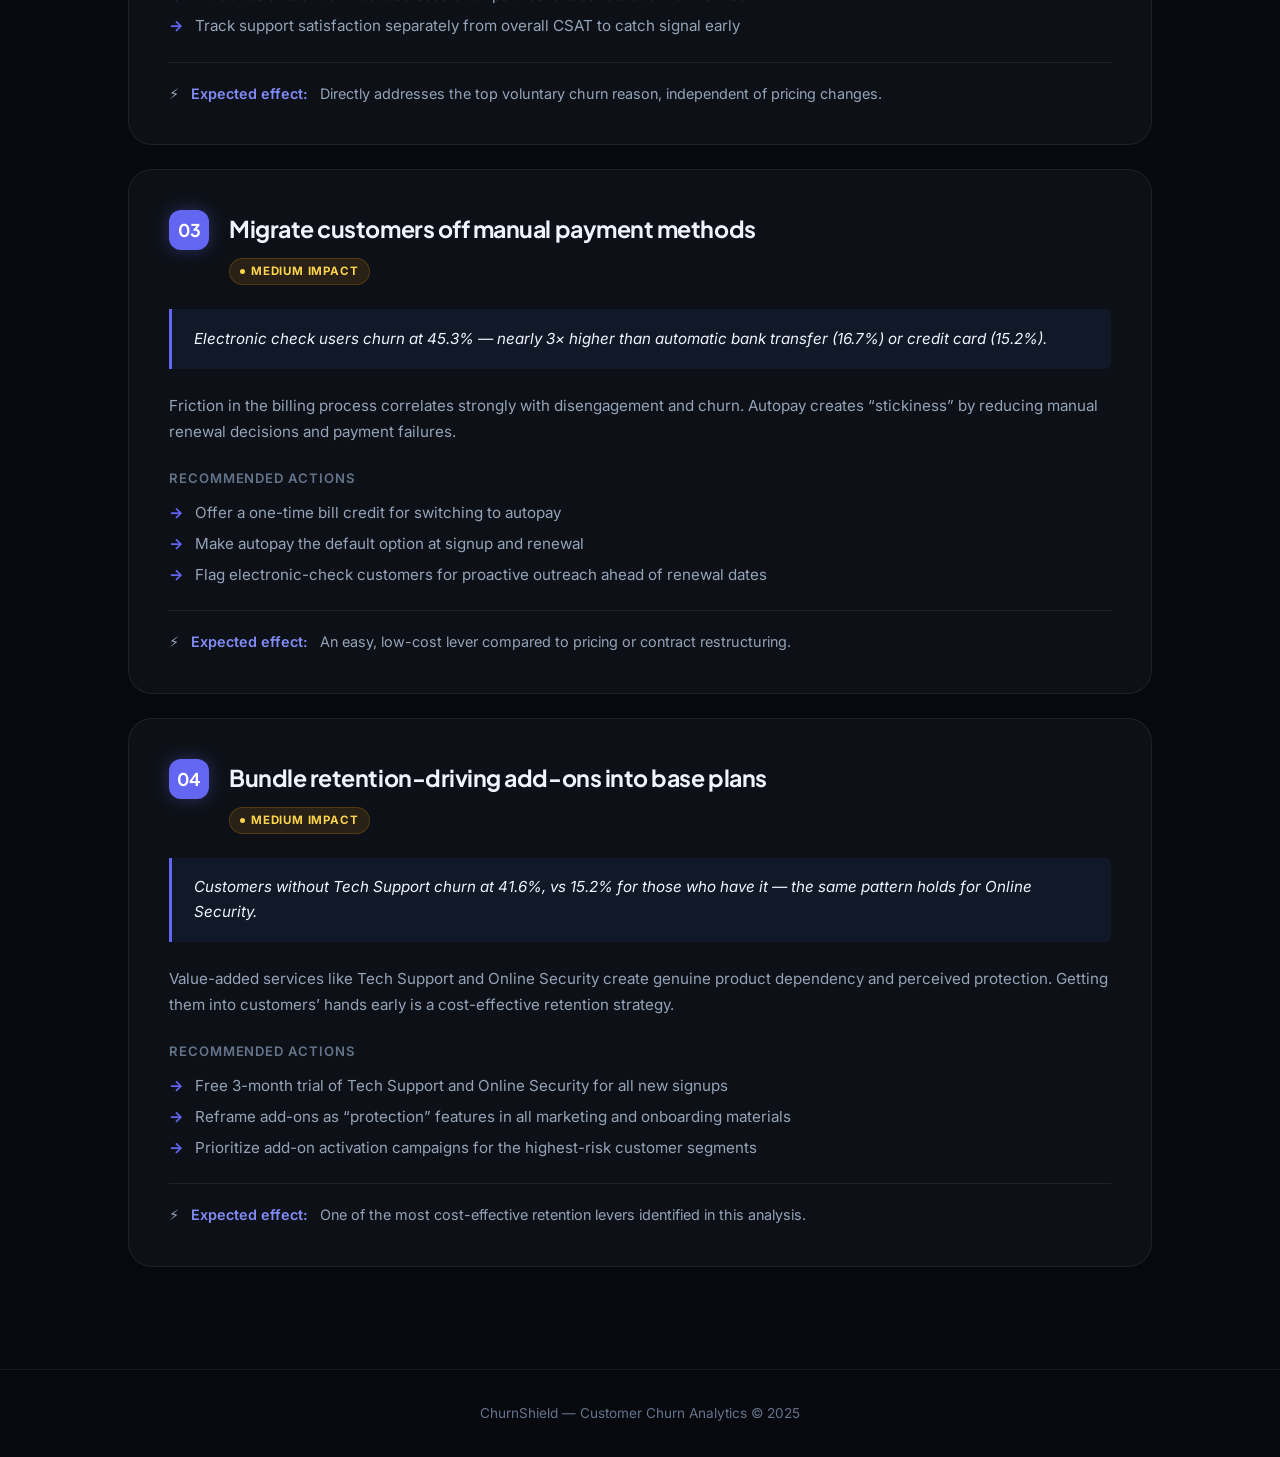
==== commit 2583d830: "Update recommendations.html" ====
--- a/recommendations.html
+++ b/recommendations.html
@@ -86,6 +86,7 @@
                 <li data-i18n="rec1.a3">Test a price-lock guarantee for two-year contracts to boost conversion</li>
               </ul>
             </div>
+            <div class="rec-effect">
               <strong data-i18n="rec.effect.label">Expected effect:</strong>
               <span data-i18n="rec1.effect">Shifting even 15% of month-to-month customers to annual contracts could cut overall churn by several points.</span>
             </div>
@@ -114,6 +115,7 @@
                 <li data-i18n="rec2.a3">Track support satisfaction separately from overall CSAT to catch signal early</li>
               </ul>
             </div>
+            <div class="rec-effect">
               <strong data-i18n="rec.effect.label">Expected effect:</strong>
               <span data-i18n="rec2.effect">Directly addresses the top voluntary churn reason, independent of pricing changes.</span>
             </div>
@@ -142,6 +144,7 @@
                 <li data-i18n="rec3.a3">Flag electronic-check customers for proactive outreach ahead of renewal dates</li>
               </ul>
             </div>
+            <div class="rec-effect">
               <strong data-i18n="rec.effect.label">Expected effect:</strong>
               <span data-i18n="rec3.effect">An easy, low-cost lever compared to pricing or contract restructuring.</span>
             </div>
@@ -170,6 +173,7 @@
                 <li data-i18n="rec4.a3">Prioritize add-on activation campaigns for the highest-risk customer segments</li>
               </ul>
             </div>
+            <div class="rec-effect">
               <strong data-i18n="rec.effect.label">Expected effect:</strong>
               <span data-i18n="rec4.effect">One of the most cost-effective retention levers identified in this analysis.</span>
             </div>
